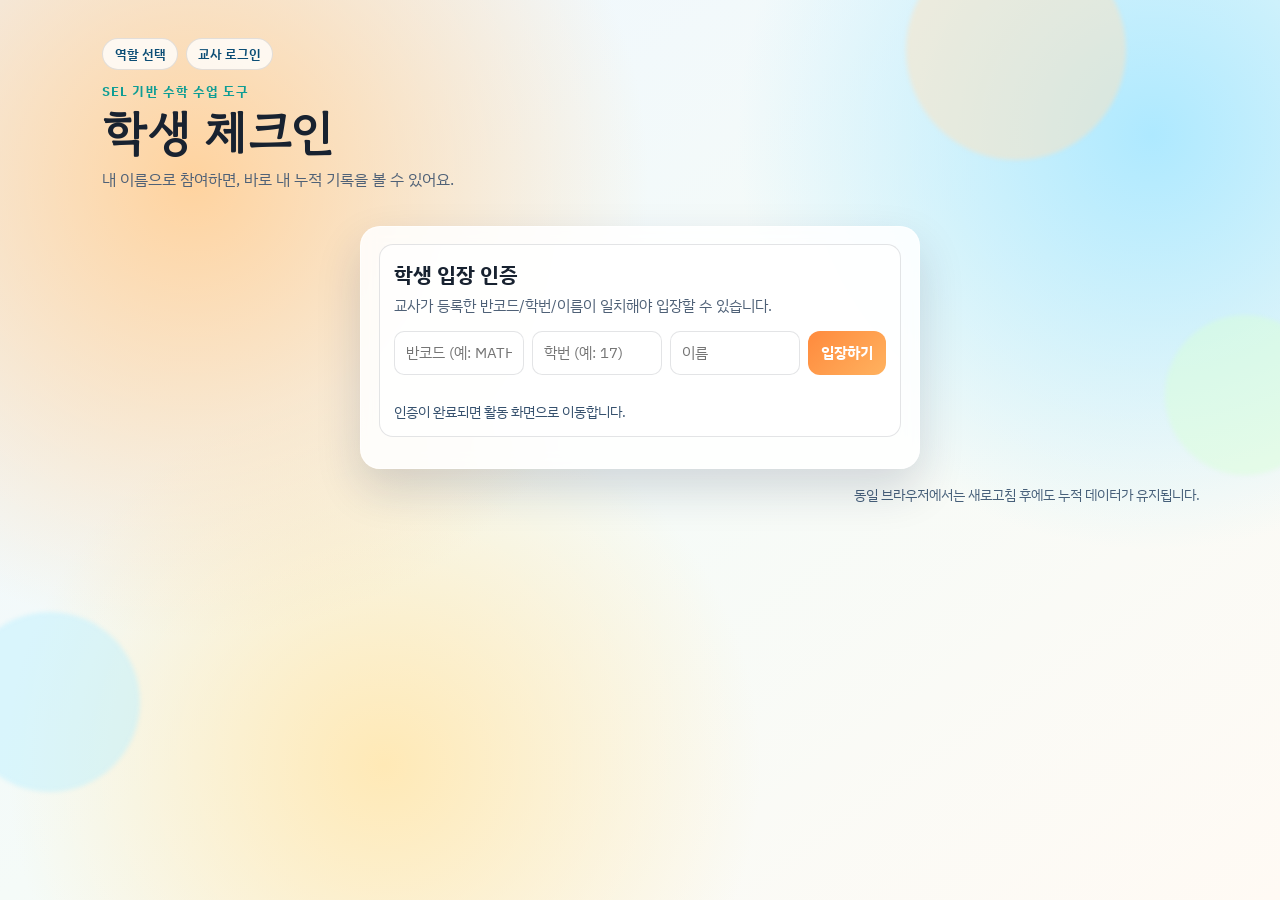
==== student.html @ 52eabdc1 "feat: SEL 기반 수학 수업 앱 구현 - 학생 입장 인증 (명단 기반, 5회 실패 시 10분 잠금) - 1단계(인증) / 2단계(활동) 분리 UI - 감정 날씨 체크인, 오답" ====
<!DOCTYPE html>
<html lang="ko">
<head>
  <meta charset="UTF-8">
  <meta name="viewport" content="width=device-width, initial-scale=1.0">
  <title>학생 화면 | Math Care Studio</title>
  <link rel="preconnect" href="https://fonts.googleapis.com">
  <link rel="preconnect" href="https://fonts.gstatic.com" crossorigin>
  <link href="https://fonts.googleapis.com/css2?family=IBM+Plex+Sans+KR:wght@400;500;700&family=Gowun+Dodum&display=swap" rel="stylesheet">
  <link rel="stylesheet" href="styles.css">
</head>
<body data-page="student">
  <div class="bg-orb orb-1"></div>
  <div class="bg-orb orb-2"></div>
  <div class="bg-orb orb-3"></div>

  <header class="hero">
    <div class="page-links">
      <a href="index.html">역할 선택</a>
      <a href="teacher-login.html">교사 로그인</a>
    </div>
    <p class="eyebrow">SEL 기반 수학 수업 도구</p>
    <h1>학생 체크인</h1>
    <p class="hero-copy">내 이름으로 참여하면, 바로 내 누적 기록을 볼 수 있어요.</p>
  </header>

  <main class="layout-auth">
    <section class="card student-panel">
      <section id="student-auth-stage" class="identity-box">
        <h2>학생 입장 인증</h2>
        <p class="section-copy">교사가 등록한 반코드/학번/이름이 일치해야 입장할 수 있습니다.</p>
        <form id="student-auth-form" class="auth-grid-form">
          <input id="auth-class-code" maxlength="20" placeholder="반코드 (예: MATH-2-3)" required>
          <input id="auth-student-number" maxlength="20" placeholder="학번 (예: 17)" required>
          <input id="auth-student-name" maxlength="20" placeholder="이름" required>
          <button class="primary-btn" type="submit">입장하기</button>
        </form>
        <p id="auth-feedback" class="feedback" aria-live="polite"></p>
        <p id="student-gate-note" class="gate-note">인증이 완료되면 활동 화면으로 이동합니다.</p>
      </section>

      <section id="student-app-stage" hidden>
        <div class="student-active-bar">
          <p id="student-active-info" class="section-copy">학생 정보</p>
          <button id="student-logout" class="ghost-btn" type="button">학생 변경</button>
        </div>

        <div class="tabs" role="tablist" aria-label="학생 참여 기능">
          <button class="tab-btn active" data-tab="weather" role="tab" aria-selected="true">1. 감정 날씨</button>
          <button class="tab-btn" data-tab="oops" role="tab" aria-selected="false">2. 오답 갤러리</button>
          <button class="tab-btn" data-tab="habit" role="tab" aria-selected="false">3. 마이크로 해빗</button>
        </div>

        <div id="weather" class="tab-content active" role="tabpanel">
          <h2>수학 감정 날씨 체크인</h2>
          <p class="section-copy">지금 내 마음을 가장 잘 나타내는 날씨를 선택해 주세요.</p>
          <form id="weather-form" class="stack-gap">
            <div class="weather-grid" role="radiogroup" aria-label="감정 날씨 선택">
              <button type="button" class="weather-option" data-weather="sunny" aria-pressed="false">
                <span class="emoji">☀️</span>
                <span class="label">맑음</span>
                <span class="hint">이해가 잘 돼요</span>
              </button>
              <button type="button" class="weather-option" data-weather="cloudy" aria-pressed="false">
                <span class="emoji">☁️</span>
                <span class="label">흐림</span>
                <span class="hint">조금 헷갈려요</span>
              </button>
              <button type="button" class="weather-option" data-weather="storm" aria-pressed="false">
                <span class="emoji">⛈️</span>
                <span class="label">천둥번개</span>
                <span class="hint">포기하고 싶어요</span>
              </button>
              <button type="button" class="weather-option" data-weather="rainbow" aria-pressed="false">
                <span class="emoji">🌈</span>
                <span class="label">무지개</span>
                <span class="hint">어려운 걸 해냈어요</span>
              </button>
            </div>

            <label class="field-label" for="weather-note">한 줄 메모(선택)</label>
            <input id="weather-note" name="note" maxlength="50" placeholder="예: 분수 단원이 아직 어려워요">

            <button class="primary-btn" type="submit">체크인 제출</button>
            <p id="weather-feedback" class="feedback" aria-live="polite"></p>
          </form>
        </div>

        <div id="oops" class="tab-content" role="tabpanel" hidden>
          <h2>가치 있는 오답 갤러리</h2>
          <p class="section-copy">오답의 논리와 노력을 함께 발견해요. 정답보다 사고 과정을 칭찬합니다.</p>

          <article class="oops-card">
            <h3 id="oops-question">문제 로딩 중...</h3>
            <p><strong>학생 오답(익명):</strong> <span id="oops-wrong-answer">-</span></p>
            <p class="oops-help">왜 이런 답이 나왔을지 가장 공감되는 이유를 골라주세요.</p>
          </article>

          <form id="oops-form" class="stack-gap">
            <div>
              <p class="field-label">이 오답이 나오는 이유</p>
              <div id="oops-choice-list" class="choice-list" role="radiogroup" aria-label="오답 이유 선택"></div>
            </div>

            <label class="field-label" for="oops-comment">짧은 공감 코멘트(선택)</label>
            <input id="oops-comment" name="comment" maxlength="60" placeholder="예: 나도 급하면 이렇게 풀 때가 있어요">

            <button class="primary-btn" type="submit">오답 인사이트 남기기</button>
            <p id="oops-feedback" class="feedback" aria-live="polite"></p>
          </form>
        </div>

        <div id="habit" class="tab-content" role="tabpanel" hidden>
          <h2>마이크로 해빗 트래커</h2>
          <p class="section-copy">점수 대신 작은 태도 습관에 체크하세요. 오늘의 성공 경험을 모아갑니다.</p>
          <form id="habit-form" class="stack-gap">
            <div class="habit-list">
              <label><input type="checkbox" name="habit" value="10분 집중 유지"> 10분 동안 딴생각 줄이기</label>
              <label><input type="checkbox" name="habit" value="모르는 부분 별표"> 이해 안 가는 부분에 별표 치기</label>
              <label><input type="checkbox" name="habit" value="짝꿍에게 친절 인사"> 짝꿍에게 인사/도움 주기</label>
              <label><input type="checkbox" name="habit" value="틀린 문제 다시 풀기"> 틀린 문제 지우지 않고 옆에 다시 풀기</label>
              <label><input type="checkbox" name="habit" value="질문 표시 남기기"> 질문하고 싶은 지점 표시하기</label>
            </div>

            <button class="primary-btn" type="submit">오늘 해빗 체크하기</button>
            <p id="habit-feedback" class="feedback" aria-live="polite"></p>
          </form>
        </div>
      </section>
    </section>

    <aside id="student-dashboard-stage" class="card dashboard-panel" hidden>
      <div class="dashboard-head">
        <h2>내 누적 리포트</h2>
      </div>
      <p id="my-summary-title" class="section-copy">입장 인증 후 개인 누적이 표시됩니다.</p>

      <div class="mini-stats">
        <div>
          <p class="stat-label">내 감정 체크인</p>
          <p id="my-total-weather" class="stat-value">0</p>
        </div>
        <div>
          <p class="stat-label">내 오답 공감</p>
          <p id="my-total-oops" class="stat-value">0</p>
        </div>
        <div>
          <p class="stat-label">내 해빗 체크</p>
          <p id="my-total-habit" class="stat-value">0</p>
        </div>
      </div>

      <section class="dashboard-block">
        <h3>내 감정 기상도</h3>
        <div id="my-weather-summary" class="summary-grid"></div>
      </section>

      <section class="dashboard-block">
        <h3>내가 자주 선택한 오답 이유</h3>
        <ol id="my-oops-summary" class="summary-list"></ol>
      </section>

      <section class="dashboard-block">
        <h3>내 해빗 누적</h3>
        <ol id="my-habit-summary" class="summary-list"></ol>
      </section>

      <section class="dashboard-block">
        <h3>내 최근 로그</h3>
        <ul id="my-recent-log" class="recent-log"></ul>
      </section>
    </aside>
  </main>

  <footer class="footer-note">
    동일 브라우저에서는 새로고침 후에도 누적 데이터가 유지됩니다.
  </footer>

  <script src="app.js"></script>
</body>
</html>
---- styles.css ----
:root {
  --ink: #182230;
  --soft-ink: #4f6177;
  --paper: #f9fbff;
  --accent: #ff8a3d;
  --accent-deep: #e66c1b;
  --teal: #0f9d94;
  --sky: #2f74ff;
  --warn: #d94841;
  --card: rgba(255, 255, 255, 0.86);
  --line: rgba(24, 34, 48, 0.12);
  --shadow: 0 20px 45px rgba(17, 34, 68, 0.16);
}

* {
  box-sizing: border-box;
}

body {
  margin: 0;
  min-height: 100vh;
  font-family: "IBM Plex Sans KR", sans-serif;
  color: var(--ink);
  background:
    radial-gradient(circle at 15% 20%, #ffd39f 0%, transparent 35%),
    radial-gradient(circle at 90% 15%, #aee9ff 0%, transparent 30%),
    radial-gradient(circle at 30% 85%, #ffe9b6 0%, transparent 32%),
    linear-gradient(145deg, #eef6ff 0%, #f5fbf8 50%, #fffaf4 100%);
  position: relative;
  padding: 1.2rem;
}

.bg-orb {
  position: fixed;
  border-radius: 50%;
  filter: blur(2px);
  opacity: 0.48;
  pointer-events: none;
  animation: drift 16s ease-in-out infinite;
}

.orb-1 {
  width: 220px;
  height: 220px;
  background: #ffe2be;
  top: -60px;
  right: 12%;
}

.orb-2 {
  width: 180px;
  height: 180px;
  background: #bcf0ff;
  bottom: 12%;
  left: -40px;
  animation-delay: 2s;
}

.orb-3 {
  width: 160px;
  height: 160px;
  background: #d9ffd8;
  top: 35%;
  right: -45px;
  animation-delay: 4s;
}

.hero {
  max-width: 1120px;
  margin: 0 auto 1rem;
  padding: 1.2rem 1.4rem;
  animation: fadeUp 0.8s ease-out;
}

.eyebrow {
  margin: 0;
  color: var(--teal);
  font-weight: 700;
  letter-spacing: 0.08em;
  text-transform: uppercase;
  font-size: 0.8rem;
}

h1 {
  margin: 0.35rem 0 0.6rem;
  font-family: "Gowun Dodum", sans-serif;
  font-size: clamp(1.8rem, 5vw, 3rem);
  line-height: 1.1;
}

.hero-copy {
  margin: 0;
  max-width: 58ch;
  color: var(--soft-ink);
}

.hero-tags {
  display: flex;
  gap: 0.5rem;
  flex-wrap: wrap;
  margin-top: 0.9rem;
}

.hero-tags span {
  background: rgba(255, 255, 255, 0.72);
  border: 1px solid rgba(24, 34, 48, 0.08);
  border-radius: 999px;
  padding: 0.35rem 0.7rem;
  font-size: 0.84rem;
}

.page-links {
  display: flex;
  gap: 0.5rem;
  margin-bottom: 0.8rem;
}

.page-links a {
  text-decoration: none;
  color: #0b4d75;
  background: rgba(255, 255, 255, 0.78);
  border: 1px solid rgba(24, 34, 48, 0.12);
  border-radius: 999px;
  padding: 0.35rem 0.7rem;
  font-size: 0.82rem;
  font-weight: 600;
}

.linkish-btn {
  color: #0b4d75;
  background: rgba(255, 255, 255, 0.78);
  border: 1px solid rgba(24, 34, 48, 0.12);
  border-radius: 999px;
  padding: 0.35rem 0.7rem;
  font-size: 0.82rem;
  font-weight: 600;
  font-family: inherit;
  cursor: pointer;
}

.layout {
  max-width: 1120px;
  margin: 0 auto;
  display: grid;
  grid-template-columns: 1.2fr 1fr;
  gap: 1rem;
}

.layout-single {
  max-width: 1120px;
  margin: 0 auto;
}

.layout-auth {
  max-width: 560px;
  margin: 0 auto;
}

.card {
  background: var(--card);
  border: 1px solid rgba(255, 255, 255, 0.6);
  backdrop-filter: blur(8px);
  border-radius: 20px;
  padding: 1.1rem;
  box-shadow: var(--shadow);
}

.role-grid {
  display: grid;
  grid-template-columns: repeat(2, minmax(0, 1fr));
  gap: 0.8rem;
}

.role-card {
  text-decoration: none;
  color: var(--ink);
  background: #fff;
  border: 1px solid var(--line);
  border-radius: 16px;
  padding: 1rem;
  transition: transform 0.2s ease, box-shadow 0.2s ease;
}

.role-card:hover {
  transform: translateY(-3px);
  box-shadow: 0 12px 24px rgba(26, 48, 80, 0.12);
}

.role-label {
  margin: 0;
  color: var(--teal);
  font-size: 0.76rem;
  font-weight: 700;
  letter-spacing: 0.08em;
}

.login-card {
  max-width: 520px;
  margin: 0 auto;
}

.identity-box {
  border: 1px solid var(--line);
  border-radius: 14px;
  padding: 0.9rem;
  margin-bottom: 0.9rem;
  background: rgba(255, 255, 255, 0.72);
}

.identity-form {
  display: grid;
  grid-template-columns: 1fr auto;
  gap: 0.5rem;
}

.auth-grid-form {
  display: grid;
  grid-template-columns: 1fr 1fr 1fr auto;
  gap: 0.5rem;
}

.session-line {
  display: flex;
  align-items: center;
  justify-content: space-between;
  gap: 0.6rem;
  margin-top: 0.4rem;
}

.session-line .section-copy {
  margin: 0;
}

.gate-note {
  margin: 0.5rem 0 0;
  font-size: 0.88rem;
  color: #35506d;
}

.stage-head {
  margin-bottom: 0.5rem;
}

.student-active-bar {
  display: flex;
  align-items: center;
  justify-content: space-between;
  gap: 0.6rem;
  background: linear-gradient(135deg, #e9fffd, #f0f7ff);
  border: 1px solid rgba(15, 157, 148, 0.25);
  border-radius: 12px;
  padding: 0.6rem 0.85rem;
  margin-bottom: 0.8rem;
}

.student-active-bar .section-copy {
  margin: 0;
  color: var(--ink);
  font-weight: 600;
}

.student-active-bar {
  display: flex;
  align-items: center;
  justify-content: space-between;
  gap: 0.6rem;
  padding: 0.65rem 0.7rem;
  border: 1px solid var(--line);
  border-radius: 12px;
  background: rgba(255, 255, 255, 0.75);
  margin-bottom: 0.8rem;
}

.student-active-bar .section-copy {
  margin: 0;
}

.tabs {
  display: grid;
  grid-template-columns: repeat(3, 1fr);
  gap: 0.4rem;
  margin-bottom: 0.9rem;
}

.tab-btn {
  border: 1px solid var(--line);
  background: #fff;
  border-radius: 12px;
  padding: 0.65rem 0.6rem;
  font-weight: 700;
  font-size: 0.9rem;
  cursor: pointer;
  transition: transform 0.2s ease, border-color 0.2s ease, background 0.2s ease;
}

.tab-btn:hover {
  transform: translateY(-1px);
  border-color: rgba(24, 34, 48, 0.24);
}

.tab-btn.active {
  background: linear-gradient(135deg, #ffe4ca, #fff4e9);
  border-color: rgba(230, 108, 27, 0.4);
}

.tab-content {
  animation: fadeUp 0.5s ease;
}

h2 {
  margin: 0;
  font-size: 1.3rem;
}

h3 {
  margin: 0 0 0.6rem;
  font-size: 1rem;
}

.section-copy {
  margin: 0.45rem 0 0.95rem;
  color: var(--soft-ink);
  font-size: 0.95rem;
}

.stack-gap {
  display: grid;
  gap: 0.65rem;
}

.field-label {
  font-size: 0.9rem;
  font-weight: 600;
}

input,
select {
  width: 100%;
  border: 1px solid var(--line);
  border-radius: 10px;
  padding: 0.65rem 0.7rem;
  font-size: 0.95rem;
  font-family: inherit;
  background: #fff;
}

textarea {
  width: 100%;
  border: 1px solid var(--line);
  border-radius: 10px;
  padding: 0.65rem 0.7rem;
  font-size: 0.95rem;
  font-family: inherit;
  background: #fff;
  resize: vertical;
}

input:focus,
select:focus,
textarea:focus,
button:focus {
  outline: 2px solid rgba(47, 116, 255, 0.28);
  outline-offset: 2px;
}

.choice-list {
  display: grid;
  gap: 0.5rem;
}

.choice-option {
  border: 1px solid var(--line);
  background: #fff;
  border-radius: 10px;
  padding: 0.62rem 0.65rem;
  text-align: left;
  font-size: 0.92rem;
  cursor: pointer;
  font-family: inherit;
}

.choice-option.selected {
  border-color: rgba(15, 157, 148, 0.55);
  background: linear-gradient(145deg, #e9fffd, #f4fffe);
}

.weather-grid {
  display: grid;
  grid-template-columns: repeat(2, 1fr);
  gap: 0.6rem;
}

.weather-option {
  border: 1px solid var(--line);
  background: #fff;
  border-radius: 14px;
  padding: 0.75rem 0.6rem;
  text-align: left;
  cursor: pointer;
  display: grid;
  grid-template-columns: auto 1fr;
  column-gap: 0.55rem;
  row-gap: 0.15rem;
  align-items: center;
}

.weather-option .emoji {
  grid-row: 1 / span 2;
  font-size: 1.6rem;
}

.weather-option .label {
  font-weight: 700;
}

.weather-option .hint {
  color: var(--soft-ink);
  font-size: 0.83rem;
}

.weather-option.selected {
  border-color: rgba(15, 157, 148, 0.55);
  background: linear-gradient(145deg, #e9fffd, #f4fffe);
}

.primary-btn,
.ghost-btn {
  border-radius: 12px;
  border: 0;
  padding: 0.72rem 0.8rem;
  cursor: pointer;
  font-weight: 700;
  font-size: 0.95rem;
  font-family: inherit;
}

.primary-btn {
  background: linear-gradient(135deg, var(--accent), #ffb25f);
  color: #fff;
}

.primary-btn:hover {
  background: linear-gradient(135deg, var(--accent-deep), var(--accent));
}

.ghost-btn {
  background: #fff;
  color: var(--ink);
  border: 1px solid var(--line);
}

.feedback {
  min-height: 1.2rem;
  margin: 0;
  font-size: 0.9rem;
  color: var(--teal);
}

.oops-card {
  background: #fff;
  border: 1px solid var(--line);
  border-radius: 12px;
  padding: 0.8rem;
  margin-bottom: 0.7rem;
}

.oops-help {
  margin-bottom: 0;
  color: var(--soft-ink);
}

.habit-list {
  display: grid;
  gap: 0.45rem;
  background: #fff;
  border: 1px solid var(--line);
  border-radius: 12px;
  padding: 0.7rem;
}

.habit-list label {
  display: flex;
  gap: 0.55rem;
  align-items: center;
}

.dashboard-head {
  display: flex;
  align-items: center;
  justify-content: space-between;
  gap: 0.5rem;
}

.mini-stats {
  display: grid;
  grid-template-columns: repeat(3, 1fr);
  gap: 0.55rem;
  margin: 0.7rem 0 1rem;
}

.mini-stats > div {
  background: #fff;
  border: 1px solid var(--line);
  border-radius: 12px;
  padding: 0.6rem;
}

.stat-label {
  margin: 0;
  font-size: 0.78rem;
  color: var(--soft-ink);
}

.stat-value {
  margin: 0.2rem 0 0;
  font-size: 1.4rem;
  font-weight: 700;
}

.dashboard-block {
  margin: 0.9rem 0;
}

.table-wrap {
  overflow-x: auto;
  background: #fff;
  border: 1px solid var(--line);
  border-radius: 12px;
}

.student-table {
  width: 100%;
  border-collapse: collapse;
  font-size: 0.92rem;
}

.student-table th,
.student-table td {
  border-bottom: 1px solid rgba(24, 34, 48, 0.08);
  padding: 0.55rem 0.6rem;
  text-align: left;
  white-space: nowrap;
}

.student-table th {
  background: #f8fbff;
  font-weight: 700;
}

.roster-form {
  margin-bottom: 0.8rem;
}

.small-btn {
  padding: 0.35rem 0.55rem;
  font-size: 0.82rem;
}

.summary-grid {
  display: grid;
  grid-template-columns: repeat(2, 1fr);
  gap: 0.45rem;
}

.summary-item {
  background: #fff;
  border: 1px solid var(--line);
  border-radius: 10px;
  padding: 0.45rem 0.55rem;
  display: flex;
  justify-content: space-between;
  align-items: center;
}

.summary-list,
.recent-log {
  margin: 0;
  padding-left: 1.15rem;
  color: #1d2d41;
}

.summary-list li,
.recent-log li {
  margin: 0.3rem 0;
}

.footer-note {
  max-width: 1120px;
  margin: 1rem auto 0;
  font-size: 0.85rem;
  color: #47607a;
  text-align: right;
}

@media (max-width: 980px) {
  .layout {
    grid-template-columns: 1fr;
  }

  .role-grid {
    grid-template-columns: 1fr;
  }
}

@media (max-width: 660px) {
  body {
    padding: 0.75rem;
  }

  .tabs {
    grid-template-columns: 1fr;
  }

  .identity-form {
    grid-template-columns: 1fr;
  }

  .auth-grid-form {
    grid-template-columns: 1fr;
  }

  .session-line {
    flex-direction: column;
    align-items: flex-start;
  }

  .student-active-bar {
    flex-direction: column;
    align-items: flex-start;
  }

  .weather-grid,
  .summary-grid,
  .mini-stats {
    grid-template-columns: 1fr;
  }
}

@keyframes fadeUp {
  from {
    opacity: 0;
    transform: translateY(8px);
  }
  to {
    opacity: 1;
    transform: translateY(0);
  }
}

@keyframes drift {
  0%,
  100% {
    transform: translateY(0) translateX(0);
  }
  50% {
    transform: translateY(-12px) translateX(6px);
  }
}
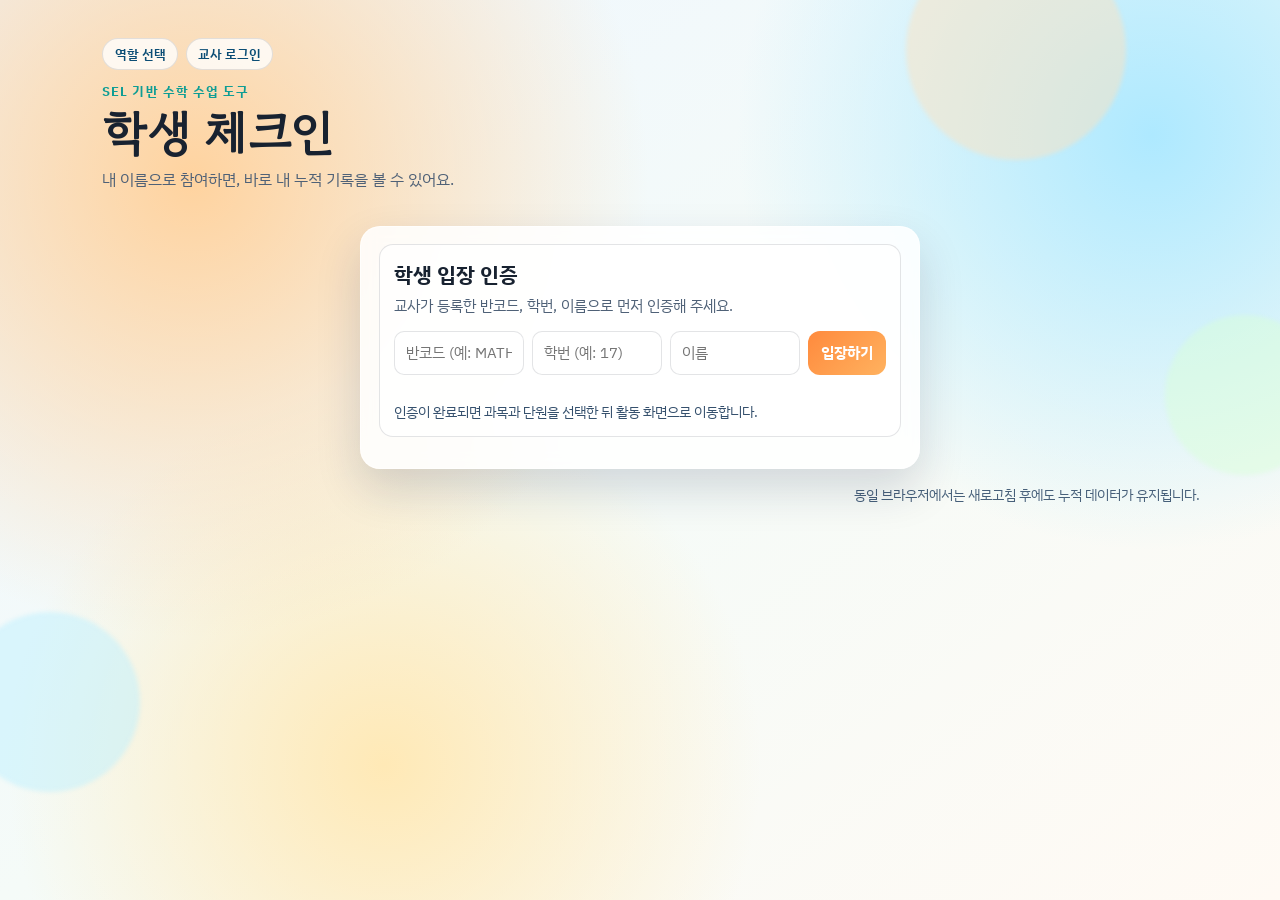
==== commit 8add948e: "Update student and teacher lesson flows" ====
--- a/student.html
+++ b/student.html
@@ -28,7 +28,7 @@
     <section class="card student-panel">
       <section id="student-auth-stage" class="identity-box">
         <h2>학생 입장 인증</h2>
-        <p class="section-copy">교사가 등록한 반코드/학번/이름이 일치해야 입장할 수 있습니다.</p>
+        <p class="section-copy">교사가 등록한 반코드, 학번, 이름으로 먼저 인증해 주세요.</p>
         <form id="student-auth-form" class="auth-grid-form">
           <input id="auth-class-code" maxlength="20" placeholder="반코드 (예: MATH-2-3)" required>
           <input id="auth-student-number" maxlength="20" placeholder="학번 (예: 17)" required>
@@ -36,7 +36,7 @@
           <button class="primary-btn" type="submit">입장하기</button>
         </form>
         <p id="auth-feedback" class="feedback" aria-live="polite"></p>
-        <p id="student-gate-note" class="gate-note">인증이 완료되면 활동 화면으로 이동합니다.</p>
+        <p id="student-gate-note" class="gate-note">인증이 완료되면 과목과 단원을 선택한 뒤 활동 화면으로 이동합니다.</p>
       </section>
 
       <section id="student-app-stage" hidden>
@@ -45,87 +45,119 @@
           <button id="student-logout" class="ghost-btn" type="button">학생 변경</button>
         </div>
 
-        <div class="tabs" role="tablist" aria-label="학생 참여 기능">
-          <button class="tab-btn active" data-tab="weather" role="tab" aria-selected="true">1. 감정 날씨</button>
-          <button class="tab-btn" data-tab="oops" role="tab" aria-selected="false">2. 오답 갤러리</button>
-          <button class="tab-btn" data-tab="habit" role="tab" aria-selected="false">3. 마이크로 해빗</button>
-        </div>
-
-        <div id="weather" class="tab-content active" role="tabpanel">
-          <h2>수학 감정 날씨 체크인</h2>
-          <p class="section-copy">지금 내 마음을 가장 잘 나타내는 날씨를 선택해 주세요.</p>
-          <form id="weather-form" class="stack-gap">
-            <div class="weather-grid" role="radiogroup" aria-label="감정 날씨 선택">
-              <button type="button" class="weather-option" data-weather="sunny" aria-pressed="false">
-                <span class="emoji">☀️</span>
-                <span class="label">맑음</span>
-                <span class="hint">이해가 잘 돼요</span>
-              </button>
-              <button type="button" class="weather-option" data-weather="cloudy" aria-pressed="false">
-                <span class="emoji">☁️</span>
-                <span class="label">흐림</span>
-                <span class="hint">조금 헷갈려요</span>
-              </button>
-              <button type="button" class="weather-option" data-weather="storm" aria-pressed="false">
-                <span class="emoji">⛈️</span>
-                <span class="label">천둥번개</span>
-                <span class="hint">포기하고 싶어요</span>
-              </button>
-              <button type="button" class="weather-option" data-weather="rainbow" aria-pressed="false">
-                <span class="emoji">🌈</span>
-                <span class="label">무지개</span>
-                <span class="hint">어려운 걸 해냈어요</span>
-              </button>
-            </div>
-
-            <label class="field-label" for="weather-note">한 줄 메모(선택)</label>
-            <input id="weather-note" name="note" maxlength="50" placeholder="예: 분수 단원이 아직 어려워요">
-
-            <button class="primary-btn" type="submit">체크인 제출</button>
-            <p id="weather-feedback" class="feedback" aria-live="polite"></p>
+        <section id="student-unit-stage" class="identity-box unit-stage-card">
+          <h2>과목 및 단원 선택</h2>
+          <p class="section-copy">인증이 끝났습니다. 현재 수업 과목과 단원을 선택하면 활동 화면이 열립니다.</p>
+          <form id="student-unit-form" class="unit-select-form">
+            <select id="unit-subject" required>
+              <option value="">과목 선택</option>
+            </select>
+            <select id="unit-middle" required>
+              <option value="">중단원 선택</option>
+            </select>
+            <select id="unit-minor" required>
+              <option value="">소단원 선택</option>
+            </select>
+            <button class="primary-btn" type="submit">단원 선택 완료</button>
           </form>
-        </div>
-
-        <div id="oops" class="tab-content" role="tabpanel" hidden>
-          <h2>가치 있는 오답 갤러리</h2>
-          <p class="section-copy">오답의 논리와 노력을 함께 발견해요. 정답보다 사고 과정을 칭찬합니다.</p>
-
-          <article class="oops-card">
-            <h3 id="oops-question">문제 로딩 중...</h3>
-            <p><strong>학생 오답(익명):</strong> <span id="oops-wrong-answer">-</span></p>
-            <p class="oops-help">왜 이런 답이 나왔을지 가장 공감되는 이유를 골라주세요.</p>
-          </article>
-
-          <form id="oops-form" class="stack-gap">
-            <div>
-              <p class="field-label">이 오답이 나오는 이유</p>
-              <div id="oops-choice-list" class="choice-list" role="radiogroup" aria-label="오답 이유 선택"></div>
-            </div>
-
-            <label class="field-label" for="oops-comment">짧은 공감 코멘트(선택)</label>
-            <input id="oops-comment" name="comment" maxlength="60" placeholder="예: 나도 급하면 이렇게 풀 때가 있어요">
-
-            <button class="primary-btn" type="submit">오답 인사이트 남기기</button>
-            <p id="oops-feedback" class="feedback" aria-live="polite"></p>
-          </form>
-        </div>
-
-        <div id="habit" class="tab-content" role="tabpanel" hidden>
-          <h2>마이크로 해빗 트래커</h2>
-          <p class="section-copy">점수 대신 작은 태도 습관에 체크하세요. 오늘의 성공 경험을 모아갑니다.</p>
-          <form id="habit-form" class="stack-gap">
-            <div class="habit-list">
-              <label><input type="checkbox" name="habit" value="10분 집중 유지"> 10분 동안 딴생각 줄이기</label>
-              <label><input type="checkbox" name="habit" value="모르는 부분 별표"> 이해 안 가는 부분에 별표 치기</label>
-              <label><input type="checkbox" name="habit" value="짝꿍에게 친절 인사"> 짝꿍에게 인사/도움 주기</label>
-              <label><input type="checkbox" name="habit" value="틀린 문제 다시 풀기"> 틀린 문제 지우지 않고 옆에 다시 풀기</label>
-              <label><input type="checkbox" name="habit" value="질문 표시 남기기"> 질문하고 싶은 지점 표시하기</label>
-            </div>
-
-            <button class="primary-btn" type="submit">오늘 해빗 체크하기</button>
-            <p id="habit-feedback" class="feedback" aria-live="polite"></p>
-          </form>
-        </div>
+          <p id="unit-feedback" class="feedback" aria-live="polite"></p>
+        </section>
+
+        <section id="student-activity-stage" hidden>
+          <div class="tabs" role="tablist" aria-label="학생 참여 기능">
+            <button class="tab-btn active" data-tab="weather" role="tab" aria-selected="true">1. 감정 날씨</button>
+            <button class="tab-btn" data-tab="oops" role="tab" aria-selected="false">2. 오답 갤러리</button>
+            <button class="tab-btn" data-tab="habit" role="tab" aria-selected="false">3. 마이크로 해빗</button>
+          </div>
+
+          <div id="weather" class="tab-content active" role="tabpanel">
+            <h2>수학 감정 날씨 체크인</h2>
+            <p class="section-copy">지금 내 마음을 가장 잘 나타내는 날씨를 선택해 주세요.</p>
+            <form id="weather-form" class="stack-gap">
+              <div class="weather-grid" role="radiogroup" aria-label="감정 날씨 선택">
+                <button type="button" class="weather-option" data-weather="sunny" aria-pressed="false">
+                  <span class="emoji">☀️</span>
+                  <span class="label">맑음</span>
+                  <span class="hint">이해가 잘 돼요</span>
+                </button>
+                <button type="button" class="weather-option" data-weather="cloudy" aria-pressed="false">
+                  <span class="emoji">☁️</span>
+                  <span class="label">흐림</span>
+                  <span class="hint">조금 헷갈려요</span>
+                </button>
+                <button type="button" class="weather-option" data-weather="storm" aria-pressed="false">
+                  <span class="emoji">⛈️</span>
+                  <span class="label">천둥번개</span>
+                  <span class="hint">포기하고 싶어요</span>
+                </button>
+                <button type="button" class="weather-option" data-weather="rainbow" aria-pressed="false">
+                  <span class="emoji">🌈</span>
+                  <span class="label">무지개</span>
+                  <span class="hint">어려운 걸 해냈어요</span>
+                </button>
+              </div>
+
+              <label class="field-label" for="weather-note">한 줄 메모(선택)</label>
+              <input id="weather-note" name="note" maxlength="50" placeholder="예: 분수 단원이 아직 어려워요">
+
+              <button class="primary-btn" type="submit">체크인 제출</button>
+              <p id="weather-feedback" class="feedback" aria-live="polite"></p>
+            </form>
+          </div>
+
+          <div id="oops" class="tab-content" role="tabpanel" hidden>
+            <h2>가치 있는 오답 갤러리</h2>
+            <p class="section-copy">학생이 직접 문제와 오답, 오답 이유를 올리고 댓글로 함께 공감합니다.</p>
+
+            <article class="oops-card">
+              <p id="oops-current-unit" class="oops-unit-badge"></p>
+              <h3>내 오답 공유하기</h3>
+              <form id="oops-form" class="stack-gap">
+                <label class="field-label" for="oops-problem-text">문제 (텍스트)</label>
+                <textarea id="oops-problem-text" rows="2" maxlength="180" placeholder="문제를 입력하거나 아래에 사진을 올려주세요."></textarea>
+                <label class="field-label" for="oops-problem-img">문제 사진</label>
+                <input id="oops-problem-img" type="file" accept="image/*">
+                <div id="oops-problem-preview" class="img-preview"></div>
+
+                <label class="field-label" for="oops-wrong-text">오답 (텍스트)</label>
+                <textarea id="oops-wrong-text" rows="2" maxlength="180" placeholder="내가 낸 오답을 입력하거나 아래에 사진을 올려주세요."></textarea>
+                <label class="field-label" for="oops-wrong-img">오답 사진</label>
+                <input id="oops-wrong-img" type="file" accept="image/*">
+                <div id="oops-wrong-preview" class="img-preview"></div>
+
+                <label class="field-label" for="oops-reason-text">오답이 나온 이유</label>
+                <textarea id="oops-reason-text" rows="3" maxlength="220" placeholder="예: 급해서 분모 약분을 먼저 해버렸어요." required></textarea>
+
+                <label class="inline-check"><input id="oops-anonymous" type="checkbox" checked> 학생 화면에 익명으로 공개</label>
+
+                <button class="primary-btn" type="submit">오답 담벼락에 올리기</button>
+                <p id="oops-feedback" class="feedback" aria-live="polite"></p>
+              </form>
+            </article>
+
+            <section class="stack-gap">
+              <p class="subsection-label">오답 담벼락</p>
+              <div id="oops-wall-list" class="oops-wall-grid"></div>
+            </section>
+          </div>
+
+          <div id="habit" class="tab-content" role="tabpanel" hidden>
+            <h2>마이크로 해빗 트래커</h2>
+            <p class="section-copy">점수 대신 작은 태도 습관에 체크하세요. 오늘의 성공 경험을 모아갑니다.</p>
+            <form id="habit-form" class="stack-gap">
+              <div class="habit-list">
+                <label><input type="checkbox" name="habit" value="10분 집중 유지"> 10분 동안 딴생각 줄이기</label>
+                <label><input type="checkbox" name="habit" value="모르는 부분 별표"> 이해 안 가는 부분에 별표 치기</label>
+                <label><input type="checkbox" name="habit" value="짝꿍에게 친절 인사"> 짝꿍에게 인사/도움 주기</label>
+                <label><input type="checkbox" name="habit" value="틀린 문제 다시 풀기"> 틀린 문제 지우지 않고 옆에 다시 풀기</label>
+                <label><input type="checkbox" name="habit" value="질문 표시 남기기"> 질문하고 싶은 지점 표시하기</label>
+              </div>
+
+              <button class="primary-btn" type="submit">오늘 해빗 체크하기</button>
+              <p id="habit-feedback" class="feedback" aria-live="polite"></p>
+            </form>
+          </div>
+        </section>
       </section>
     </section>
 
@@ -156,7 +188,7 @@
       </section>
 
       <section class="dashboard-block">
-        <h3>내가 자주 선택한 오답 이유</h3>
+        <h3>내가 생각한 오답 이유</h3>
         <ol id="my-oops-summary" class="summary-list"></ol>
       </section>
 
--- a/styles.css
+++ b/styles.css
@@ -219,6 +219,12 @@
   gap: 0.5rem;
 }
 
+.unit-select-form {
+  display: grid;
+  grid-template-columns: 1fr 1.2fr 1.2fr auto;
+  gap: 0.5rem;
+}
+
 .session-line {
   display: flex;
   align-items: center;
@@ -464,6 +470,13 @@
   margin-bottom: 0.7rem;
 }
 
+.inline-check {
+  display: flex;
+  align-items: center;
+  gap: 0.5rem;
+  font-size: 0.92rem;
+}
+
 .oops-help {
   margin-bottom: 0;
   color: var(--soft-ink);
@@ -476,12 +489,16 @@
   border: 1px solid var(--line);
   border-radius: 12px;
   padding: 0.7rem;
+  justify-items: start;
 }
 
 .habit-list label {
   display: flex;
   gap: 0.55rem;
-  align-items: center;
+  align-items: flex-start;
+  justify-content: flex-start;
+  width: 100%;
+  text-align: left;
 }
 
 .dashboard-head {
@@ -592,12 +609,323 @@
   text-align: right;
 }
 
+/* ── 교사 대시보드 그리드 ─────────────────── */
+.teacher-grid {
+  max-width: 1240px;
+  margin: 0 auto;
+  display: grid;
+  grid-template-columns: repeat(2, 1fr);
+  gap: 1rem;
+}
+
+.dash-panel {
+  background: var(--card);
+  border: 1px solid rgba(255, 255, 255, 0.6);
+  backdrop-filter: blur(8px);
+  border-radius: 20px;
+  overflow: hidden;
+  box-shadow: var(--shadow);
+}
+
+.dash-panel.span-full {
+  grid-column: 1 / -1;
+}
+
+.dash-panel-header {
+  display: flex;
+  align-items: center;
+  gap: 0.55rem;
+  padding: 0.75rem 1rem;
+  border-bottom: 1px solid var(--line);
+}
+
+.teacher-toggle-panel .dash-panel-header {
+  cursor: default;
+}
+
+.dash-panel-header h2 {
+  margin: 0;
+  font-size: 1.05rem;
+}
+
+.dash-panel-header.color-sky {
+  background: linear-gradient(135deg, #dff0ff, #eef7ff);
+}
+
+.dash-panel-header.color-teal {
+  background: linear-gradient(135deg, #d8faf6, #edfffe);
+}
+
+.dash-panel-header.color-amber {
+  background: linear-gradient(135deg, #fff4da, #fffae9);
+}
+
+.dash-panel-header.color-purple {
+  background: linear-gradient(135deg, #f3e8ff, #faf4ff);
+}
+
+.panel-icon {
+  font-size: 1.1rem;
+}
+
+.dash-panel > *:not(.dash-panel-header) {
+  padding: 0.8rem 1rem;
+}
+
+.teacher-toggle-panel[data-panel-collapsed="true"] > *:not(.dash-panel-header) {
+  display: none;
+}
+
+.teacher-toggle-panel[data-panel-collapsed="true"] .dash-panel-header {
+  border-bottom: 0;
+}
+
+.panel-toggle-btn {
+  min-width: 4.8rem;
+}
+
+.dash-panel > .mini-stats {
+  padding: 0.8rem 1rem 0;
+}
+
+.subsection-label {
+  margin: 0 0 0.5rem;
+  font-size: 0.85rem;
+  font-weight: 700;
+  color: var(--soft-ink);
+  text-transform: uppercase;
+  letter-spacing: 0.05em;
+}
+
+.dash-sub-grid {
+  display: grid;
+  grid-template-columns: 1fr 1fr;
+  gap: 0.8rem;
+  padding: 0.8rem 1rem;
+}
+
+.teacher-entry-box {
+  border-top: 1px solid var(--line);
+  padding: 0.9rem 1rem 1rem;
+}
+
+.teacher-entry-copy {
+  margin-bottom: 0.6rem;
+}
+
+.teacher-entry-grid {
+  grid-template-columns: 1fr 1fr 1fr auto;
+  align-items: end;
+}
+
+.section-head-inline {
+  display: flex;
+  align-items: flex-start;
+  justify-content: space-between;
+  gap: 0.8rem;
+}
+
+.class-overview-head {
+  padding: 0.8rem 1rem 0;
+}
+
+.current-unit-badge {
+  display: inline-block;
+  margin: 0;
+  padding: 0.3rem 0.75rem;
+  border-radius: 999px;
+  border: 1px solid rgba(47, 116, 255, 0.22);
+  background: linear-gradient(135deg, #eef6ff, #f3fbff);
+  color: #1954ad;
+  font-weight: 700;
+  font-size: 0.84rem;
+}
+
+.dash-log-wrap {
+  border-top: 1px solid var(--line);
+  padding: 0.8rem 1rem;
+}
+
+/* 오답 갤러리 운영 내부 2열 */
+.oops-manage-grid {
+  display: grid;
+  grid-template-columns: 1fr 1.2fr;
+  gap: 1.2rem;
+  padding: 0.8rem 1rem;
+}
+
+/* 이미지 업로드 */
+.oops-img-upload-row {
+  display: grid;
+  gap: 0.4rem;
+}
+
+.img-preview {
+  margin-top: 0.3rem;
+}
+
+.img-preview img,
+#oops-wrong-img img {
+  max-width: 100%;
+  max-height: 180px;
+  border-radius: 10px;
+  border: 1px solid var(--line);
+  object-fit: contain;
+}
+
+/* 현재 문제 미리보기 박스 */
+.oops-preview-box {
+  background: #fff;
+  border: 1px solid var(--line);
+  border-radius: 12px;
+  padding: 0.7rem 0.8rem;
+  font-size: 0.9rem;
+}
+
+.oops-preview-unit {
+  margin: 0 0 0.2rem;
+  font-size: 0.8rem;
+  font-weight: 700;
+  color: var(--teal);
+  text-transform: uppercase;
+}
+
+.oops-preview-title {
+  margin: 0 0 0.4rem;
+  font-weight: 700;
+}
+
+.oops-wrong-text {
+  margin: 0 0 0.3rem;
+  font-size: 0.9rem;
+  color: var(--soft-ink);
+}
+
+.oops-preview-reasons {
+  margin: 0.4rem 0 0;
+  font-size: 0.82rem;
+  color: var(--soft-ink);
+}
+
+/* 학생 화면 - 오답 단원 배지 */
+.oops-unit-badge {
+  display: inline-block;
+  background: linear-gradient(135deg, #e9fffd, #eef7ff);
+  border: 1px solid rgba(15, 157, 148, 0.3);
+  border-radius: 999px;
+  padding: 0.2rem 0.6rem;
+  font-size: 0.78rem;
+  font-weight: 700;
+  color: var(--teal);
+  margin: 0 0 0.4rem;
+}
+
+.oops-filter-box {
+  margin-bottom: 0.8rem;
+  padding: 0.75rem;
+  border: 1px solid var(--line);
+  border-radius: 12px;
+  background: linear-gradient(135deg, #f6fbff, #f7fffb);
+}
+
+.unit-filter-grid {
+  display: grid;
+  grid-template-columns: repeat(3, minmax(0, 1fr));
+  gap: 0.5rem;
+}
+
+.oops-wall-grid {
+  display: grid;
+  grid-template-columns: repeat(2, minmax(0, 1fr));
+  gap: 0.65rem;
+}
+
+.oops-wall-item {
+  border: 1px solid var(--line);
+  border-radius: 12px;
+  padding: 0.7rem;
+  background: #fff;
+  animation: fadeUp 0.35s ease;
+}
+
+.oops-wall-item.teacher-view {
+  background: linear-gradient(180deg, #ffffff 0%, #fbfdff 100%);
+}
+
+.oops-wall-item h4 {
+  margin: 0 0 0.4rem;
+  font-size: 0.95rem;
+}
+
+.oops-wall-item .oops-wrong-text {
+  margin: 0;
+}
+
+.oops-wall-meta {
+  margin: 0.5rem 0 0;
+  font-size: 0.78rem;
+  color: var(--soft-ink);
+}
+
+.oops-line {
+  margin: 0.35rem 0;
+  line-height: 1.5;
+  word-break: break-word;
+}
+
+.oops-comment-list {
+  margin: 0.6rem 0;
+  padding-left: 1.1rem;
+}
+
+.oops-comment-list li {
+  margin: 0.25rem 0;
+}
+
+.oops-comment-form {
+  display: grid;
+  grid-template-columns: 1fr auto;
+  gap: 0.45rem;
+}
+
+/* 명단 관리 2열 */
+.roster-manage-grid {
+  display: grid;
+  grid-template-columns: 1fr 2fr;
+  gap: 1rem;
+}
+
+.roster-sheet-tools {
+  display: flex;
+  flex-wrap: wrap;
+  gap: 0.5rem;
+}
+
+.file-trigger {
+  display: inline-flex;
+  align-items: center;
+  justify-content: center;
+  text-align: center;
+}
+
+.roster-sheet-note {
+  margin: 0;
+}
+
 @media (max-width: 980px) {
   .layout {
     grid-template-columns: 1fr;
   }
 
-  .role-grid {
+  .role-grid,
+  .teacher-grid,
+  .dash-sub-grid,
+  .oops-manage-grid,
+  .roster-manage-grid {
+    grid-template-columns: 1fr;
+  }
+
+  .teacher-entry-grid {
     grid-template-columns: 1fr;
   }
 }
@@ -619,6 +947,10 @@
     grid-template-columns: 1fr;
   }
 
+  .unit-select-form {
+    grid-template-columns: 1fr;
+  }
+
   .session-line {
     flex-direction: column;
     align-items: flex-start;
@@ -631,7 +963,9 @@
 
   .weather-grid,
   .summary-grid,
-  .mini-stats {
+  .mini-stats,
+  .unit-filter-grid,
+  .oops-wall-grid {
     grid-template-columns: 1fr;
   }
 }
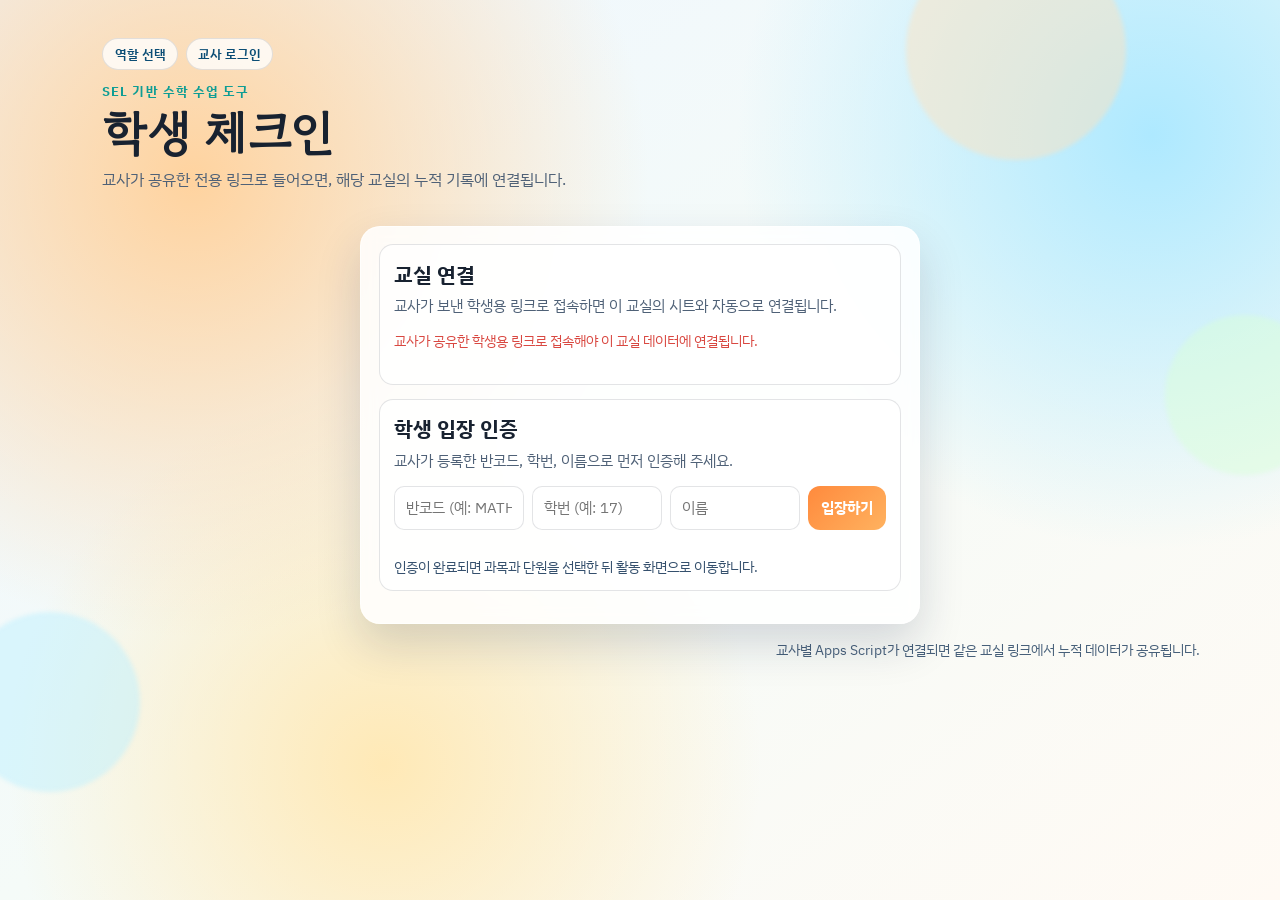
==== commit f1a5c455: "feat: add per-teacher Apps Script backend flow" ====
--- a/student.html
+++ b/student.html
@@ -16,16 +16,23 @@
 
   <header class="hero">
     <div class="page-links">
-      <a href="index.html">역할 선택</a>
-      <a href="teacher-login.html">교사 로그인</a>
+      <a data-page-link="home" href="index.html">역할 선택</a>
+      <a data-page-link="teacher-login" href="teacher-login.html">교사 로그인</a>
     </div>
     <p class="eyebrow">SEL 기반 수학 수업 도구</p>
     <h1>학생 체크인</h1>
-    <p class="hero-copy">내 이름으로 참여하면, 바로 내 누적 기록을 볼 수 있어요.</p>
+    <p class="hero-copy">교사가 공유한 전용 링크로 들어오면, 해당 교실의 누적 기록에 연결됩니다.</p>
   </header>
 
   <main class="layout-auth">
     <section class="card student-panel">
+      <section class="identity-box">
+        <h2>교실 연결</h2>
+        <p class="section-copy">교사가 보낸 학생용 링크로 접속하면 이 교실의 시트와 자동으로 연결됩니다.</p>
+        <p id="backend-connection-status" class="feedback" aria-live="polite"></p>
+        <p id="backend-runtime-feedback" class="feedback" aria-live="polite"></p>
+      </section>
+
       <section id="student-auth-stage" class="identity-box">
         <h2>학생 입장 인증</h2>
         <p class="section-copy">교사가 등록한 반코드, 학번, 이름으로 먼저 인증해 주세요.</p>
@@ -205,7 +212,7 @@
   </main>
 
   <footer class="footer-note">
-    동일 브라우저에서는 새로고침 후에도 누적 데이터가 유지됩니다.
+    교사별 Apps Script가 연결되면 같은 교실 링크에서 누적 데이터가 공유됩니다.
   </footer>
 
   <script src="app.js"></script>
--- a/styles.css
+++ b/styles.css
@@ -334,6 +334,12 @@
   gap: 0.65rem;
 }
 
+.inline-actions {
+  display: flex;
+  flex-wrap: wrap;
+  gap: 0.55rem;
+}
+
 .field-label {
   font-size: 0.9rem;
   font-weight: 600;
@@ -348,6 +354,11 @@
   font-size: 0.95rem;
   font-family: inherit;
   background: #fff;
+}
+
+input[readonly] {
+  background: #f8fbff;
+  color: #35506d;
 }
 
 textarea {
@@ -951,6 +962,10 @@
     grid-template-columns: 1fr;
   }
 
+  .inline-actions {
+    flex-direction: column;
+  }
+
   .session-line {
     flex-direction: column;
     align-items: flex-start;
